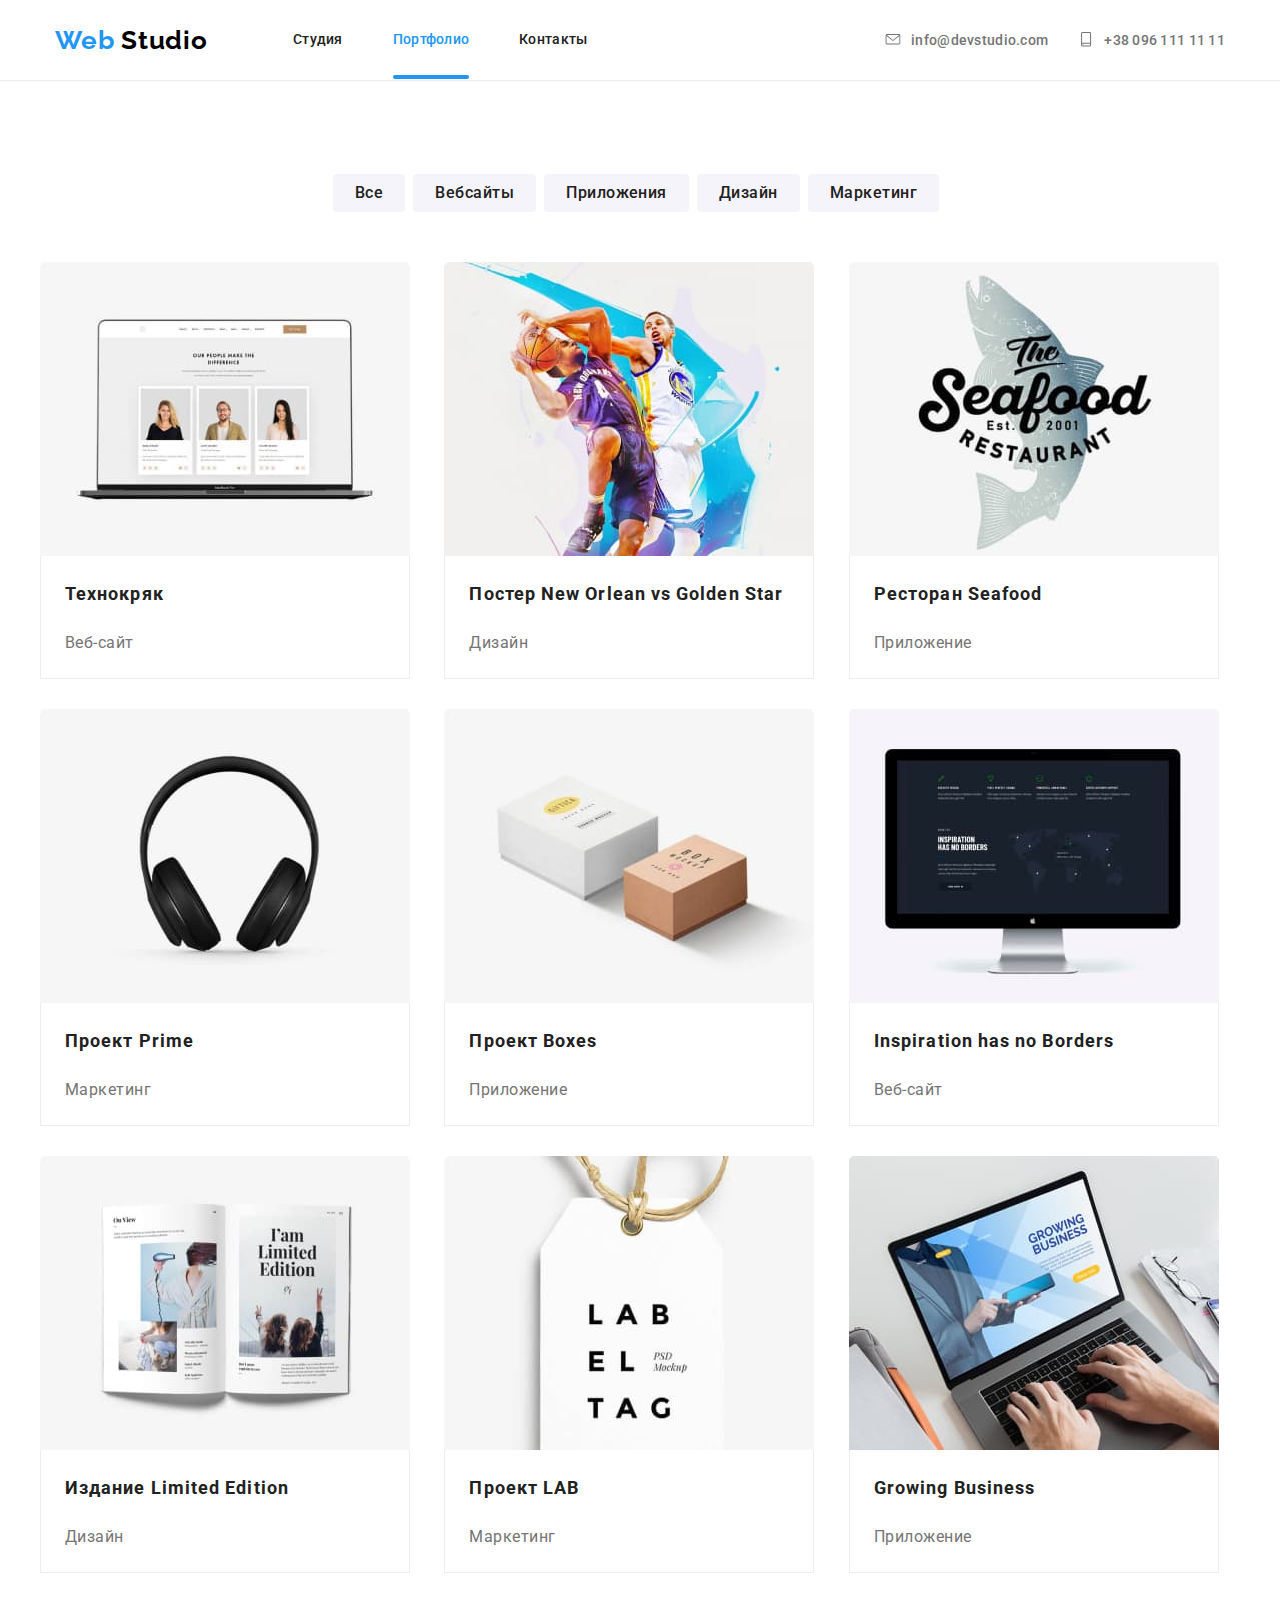
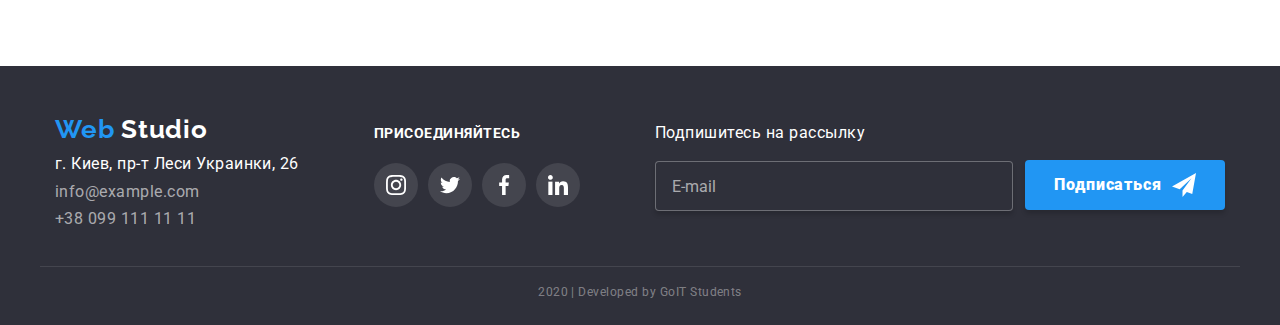
==== portfolio.html @ b6d0a78b "start hw7" ====
<!DOCTYPE html>
<html lang="ru">
  <head>
    <meta charset="UTF-8" />
    <meta name="viewport" content="width=device-width, initial-scale=1.0" />
    <title>Document</title>
    <link
      href="https://fonts.googleapis.com/css2?family=Raleway:wght@700&family=Roboto:wght@400;500;700;900&display=swap"
      rel="stylesheet"
    />
    <link
      rel="stylesheet"
      href="https://cdnjs.cloudflare.com/ajax/libs/modern-normalize/0.6.0/modern-normalize.min.css"
    />
    <link rel="stylesheet" href="./css/styles.css" />
    <link rel="stylesheet" href="./css/corestyles.css" />
  </head>
  <body class="body">
    <div class="header-bottom-border-container">
      <header>
        <div class="header-section">
          <nav class="navigation">
            <a class="logo" href="./index.html">
              <p class="logo-firsthalf">
                web <span class="logo-secondhalf">studio</span>
              </p>
            </a>
            <ul class="nav-list">
              <li class="item">
                <a class="nav-list-title" href="./index.html">Студия</a>
              </li>
              <li class="item">
                <a class="nav-list-title focused" href="./portfolio.html"
                  >Портфолио</a
                >
              </li>
              <li class="item">
                <a class="nav-list-title" href=""> Контакты</a>
              </li>
            </ul>

            <ul class="header-contact-list">
              <li class="item">
                <a class="contact-list-link" href="mailto:info@devstudio.com">
                  <svg class="contacts-icon hover" width="16px" height="11px">
                    <use
                      href="./images/sprite.svg#icon-envelop-contact-icon"
                    ></use>
                  </svg>
                  <span class="contact-list-title hover"
                    >info@devstudio.com</span
                  >
                </a>
              </li>
              <li class="item">
                <a class="contact-list-link" href="tel:+380961111111"
                  ><svg class="contacts-icon" width="16px" height="15px">
                    <use
                      href="./images/sprite.svg#icon-smartphone-contact-icon"
                    ></use>
                  </svg>
                  <p class="contact-list-title">+38 096 111 11 11</p>
                </a>
              </li>
            </ul>
          </nav>
        </div>
      </header>
    </div>
    <main>
      <section class="example">
        <ul class="buttons-list">
          <li class="buttons-list-item">
            <a class="filter-button" href=""
              ><p class="filter-button-title">Все</p></a
            >
          </li>
          <li class="buttons-list-item">
            <a class="filter-button" href="">
              <p class="filter-button-title">Вебсайты</p>
            </a>
          </li>
          <li class="buttons-list-item">
            <a class="filter-button" href="">
              <p class="filter-button-title">Приложения</p>
            </a>
          </li>
          <li class="buttons-list-item">
            <a class="filter-button" href="">
              <p class="filter-button-title">Дизайн</p>
            </a>
          </li>
          <li class="buttons-list-item">
            <a class="filter-button" href="">
              <p class="filter-button-title">Маркетинг</p>
            </a>
          </li>
        </ul>
        <ul class="examples-list">
          <li class="example-card">
            <a class="example-card-link" href=""
              ><div class="example-card-overlay">
                <img
                  src="./images/workexamp1.jpg"
                  alt="изображение примера работы"
                  class="card-thumb"
                />
                <p class="specification">
                  Технокряк это современная площадка распространения
                  коронавируса. Компании используют эту платформу для цифрового
                  шпионажа и атак на защищённые сервера конкурентов.
                </p>
              </div>
              <div class="card-bottom-container">
                <h2 class="card-title">Технокряк</h2>
                <p class="card-description">Веб-сайт</p>
              </div></a
            >
          </li>
          <li class="example-card">
            <a class="example-card-link" href=""
              ><div class="example-card-overlay">
                <img
                  src="./images/workexamp2.jpg"
                  alt="изображение примера работы"
                  class="card-thumb"
                />
                <p class="specification">
                  Технокряк это современная площадка распространения
                  коронавируса. Компании используют эту платформу для цифрового
                  шпионажа и атак на защищённые сервера конкурентов.
                </p>
              </div>
              <div class="card-bottom-container">
                <h2 class="card-title">Постер New Orlean vs Golden Star</h2>
                <p class="card-description">Дизайн</p>
              </div>
            </a>
          </li>
          <li class="example-card">
            <a class="example-card-link" href=""
              ><div class="example-card-overlay">
                <img
                  src="./images/workexamp3.jpg"
                  alt="изображение примера работы"
                  class="card-thumb"
                />
                <p class="specification">
                  Технокряк это современная площадка распространения
                  коронавируса. Компании используют эту платформу для цифрового
                  шпионажа и атак на защищённые сервера конкурентов.
                </p>
              </div>
              <div class="card-bottom-container">
                <h2 class="card-title">Ресторан Seafood</h2>
                <p class="card-description">Приложение</p>
              </div>
            </a>
          </li>
          <li class="example-card">
            <a class="example-card-link" href=""
              ><div class="example-card-overlay">
                <img
                  src="./images/workexamp4.jpg"
                  alt="изображение примера работы"
                  class="card-thumb"
                />
                <p class="specification">
                  Технокряк это современная площадка распространения
                  коронавируса. Компании используют эту платформу для цифрового
                  шпионажа и атак на защищённые сервера конкурентов.
                </p>
              </div>
              <div class="card-bottom-container">
                <h2 class="card-title">Проект Prime</h2>
                <p class="card-description">Маркетинг</p>
              </div>
            </a>
          </li>
          <li class="example-card">
            <a class="example-card-link" href=""
              ><div class="example-card-overlay">
                <img
                  src="./images/workexamp5.jpg"
                  alt="изображение примера работы"
                  class="card-thumb"
                />
                <p class="specification">
                  Технокряк это современная площадка распространения
                  коронавируса. Компании используют эту платформу для цифрового
                  шпионажа и атак на защищённые сервера конкурентов.
                </p>
              </div>
              <div class="card-bottom-container">
                <h2 class="card-title">Проект Boxes</h2>
                <p class="card-description">Приложение</p>
              </div>
            </a>
          </li>
          <li class="example-card">
            <a class="example-card-link" href=""
              ><div class="example-card-overlay">
                <img
                  src="./images/workexamp6.jpg"
                  alt="изображение примера работы"
                  class="card-thumb"
                />
                <p class="specification">
                  Технокряк это современная площадка распространения
                  коронавируса. Компании используют эту платформу для цифрового
                  шпионажа и атак на защищённые сервера конкурентов.
                </p>
              </div>
              <div class="card-bottom-container">
                <h2 class="card-title">Inspiration has no Borders</h2>
                <p class="card-description">Веб-сайт</p>
              </div>
            </a>
          </li>
          <li class="example-card">
            <a class="example-card-link" href=""
              ><div class="example-card-overlay">
                <img
                  src="./images/workexamp7.jpg"
                  alt="изображение примера работы"
                  class="card-thumb"
                />
                <p class="specification">
                  Технокряк это современная площадка распространения
                  коронавируса. Компании используют эту платформу для цифрового
                  шпионажа и атак на защищённые сервера конкурентов.
                </p>
              </div>
              <div class="card-bottom-container">
                <h2 class="card-title">Издание Limited Edition</h2>
                <p class="card-description">Дизайн</p>
              </div>
            </a>
          </li>
          <li class="example-card">
            <a class="example-card-link" href=""
              ><div class="example-card-overlay">
                <img
                  src="./images/workexamp8.jpg"
                  alt="изображение примера работы"
                  class="card-thumb"
                />
                <p class="specification">
                  Технокряк это современная площадка распространения
                  коронавируса. Компании используют эту платформу для цифрового
                  шпионажа и атак на защищённые сервера конкурентов.
                </p>
              </div>
              <div class="card-bottom-container">
                <h2 class="card-title">Проект LAB</h2>
                <p class="card-description">Маркетинг</p>
              </div>
            </a>
          </li>
          <li class="example-card">
            <a class="example-card-link" href=""
              ><div class="example-card-overlay">
                <img
                  src="./images/workexamp9.jpg"
                  alt="изображение примера работы"
                  class="card-thumb"
                />
                <p class="specification">
                  Технокряк это современная площадка распространения
                  коронавируса. Компании используют эту платформу для цифрового
                  шпионажа и атак на защищённые сервера конкурентов.
                </p>
              </div>
              <div class="card-bottom-container">
                <h2 class="card-title">Growing Business</h2>
                <p class="card-description">Приложение</p>
              </div>
            </a>
          </li>
        </ul>
      </section>
    </main>
    <footer class="footer">
      <section class="footer-section">
        <div class="left-footer-container">
          <a class="logo" href="./index.html">
            <p class="logo-firsthalf">
              web <span class="logo-secondhalf white-logo">studio</span>
            </p>
          </a>
          <address>
            <p class="contact-adress">г. Киев, пр-т Леси Украинки, 26</p>
            <a class="contact-email" href="mailto:info@example.com"
              >info@example.com</a
            >
            <a class="contact-tel" href="tel:+380961111111"
              >+38 099 111 11 11</a
            >
          </address>
        </div>
        <div class="middle-footer-container">
          <b class="call-lable">присоединяйтесь</b>
          <ul class="social-list">
            <li class="social-list-item">
              <a href="" class="social-link">
                <svg class="icon" width="20px" height="20px">
                  <use href="./images/sprite.svg#icon-instagram-icon"></use>
                </svg>
              </a>
            </li>
            <li class="social-list-item">
              <a href="" class="social-link">
                <svg class="icon" width="20px" height="20px">
                  <use href="./images/sprite.svg#icon-twitter-icon"></use>
                </svg>
              </a>
            </li>
            <li class="social-list-item">
              <a href="" class="social-link">
                <svg class="icon" width="20px" height="20px">
                  <use href="./images/sprite.svg#icon-facebook-icon"></use>
                </svg>
              </a>
            </li>
            <li class="social-list-item">
              <a href="" class="social-link">
                <svg class="icon" width="20px" height="20px">
                  <use href="./images/sprite.svg#icon-linkedin-icon"></use>
                </svg>
              </a>
            </li>
          </ul>
        </div>
        <div class="right-footer-container">
          <div class="sub-container">
            <!-- <b class="call-subscribe">Подпишитесь на рассылку</b> <br /> -->

            <form class="sub-input-container js-speaker-form">
              <label for="email-for-sub" class="call-subscribe"
                >Подпишитесь на рассылку</label
              >
              <input
                id="email-for-sub"
                class="sub-input"
                type="email"
                name="sub-mail"
                placeholder="E-mail"
              />
            </form>
          </div>
          <a href="" class="call-subscribe-button"
            ><b class="title">Подписаться</b>

            <svg class="icon" width="24px" height="24px">
              <use href="./images/sprite.svg#icon-send-subscribe"></use>
            </svg>
          </a>
        </div>
      </section>
      <div class="copyrights">
        <p class="copyrights-text">2020 | Developed by GoIT Students</p>
      </div>
    </footer>
  </body>
</html>
---- css/styles.css ----
:root {
  --main-bgc-white: #ffffff;
  --secondary-bgc-grey: #f5f4fa;
  --footer-bgc: #2f303a;
  --focused-color: #2196f3;
  --prime-text-color: #212121;
  --description-text-color: #757575;
  --footer-dark-grey-text-color: rgba(255, 255, 255, 0.4);
  --transform-cubic: cubic-bezier(0.4, 0, 0.2, 1);
}
.body .header-bottom-border-container {
  border-bottom: 1px solid #ececec;
}
.header-section {
  max-width: 1200px;
  padding: 0px 15px;
  margin: 0 auto;
}
.logo {
  text-transform: capitalize;
  font-family: Raleway;
  font-style: normal;
  font-weight: bold;
  font-size: 26px;
  line-height: 1.19;
  /* identical to box height */
  letter-spacing: 0.03em;

  min-width: 153px;
  display: inline-block;
  margin-right: 85px;
}
.logo-firsthalf {
  color: var(--focused-color);
}
.logo-secondhalf {
  color: black;
}
.nav-list {
  display: flex;
}
.nav-list .item {
  margin-right: 50px;
}
.nav-list .item:nth-child(3) {
  margin-right: 0px;
}
.nav-list-title {
  font-weight: 500;
  font-size: 14px;
  line-height: 1.14;
  letter-spacing: 0.02em;
  color: var(--prime-text-color);

  padding-bottom: 32px;
  padding-top: 32px;

  transition: color 250ms var(--transform-cubic);
}
.nav-list-title:focus,
.nav-list-title:hover {
  color: var(--focused-color);
}
.focused {
  position: relative;
  color: var(--focused-color);
}
.focused::after {
  content: '';
  display: inline-block;
  position: absolute;
  bottom: 1px;
  left: 0;
  border-radius: 2px;
  width: 100%;
  height: 4px;
  background-color: var(--focused-color);
}
.contact-list-title {
  font-weight: 500;
  font-size: 14px;
  line-height: 16px;
  letter-spacing: 0.02em;
}
.header-contact-list .contact-list-link:focus,
.header-contact-list .contact-list-link:hover {
  color: var(--focused-color);
  fill: var(--focused-color);
}
.header-contact-list .contact-list-link {
  display: flex;
  align-items: center;
  padding: 8px 0;

  color: var(--description-text-color);
  fill: var(--description-text-color);
  transition: color 250ms var(--transform-cubic),
    fill 250ms var(--transform-cubic);
}
.contact-list-link .contacts-icon {
  margin-right: 10px;
}

.navigation {
  display: flex;
  align-items: center;
}
.header-contact-list {
  margin-left: auto;
  display: flex;
}
.header-contact-list .item {
  min-width: 142px;
  display: flex;
  margin-right: 30px;
}
.header-contact-list .item:nth-child(2) {
  margin-right: 0px;
}

.hero-section {
  text-align: center;
}
.hero-section .title {
  font-weight: 900;
  font-size: 44px;
  line-height: 60px;
  /* or 136% */

  margin-bottom: 30px;
  color: #ffffff;
  text-align: center;
  letter-spacing: 0.06em;
  text-transform: uppercase;
}
.hero-section {
  min-width: 1200px;
  max-width: 1600px;
  min-height: 600px;
  margin: 0 auto;
  padding: 200px 0px;
  background-position: 50% 50%;
  background-image: linear-gradient(
      rgba(47, 48, 58, 0.8),
      rgba(47, 48, 58, 0.8)
    ),
    url(../images/header-img.jpg);
  background-repeat: no-repeat;
}
.hero-section .hero-button {
  display: inline-block;
  padding: 10px 30px;
  border: 0;
  border-radius: 4px;
  background-color: var(--focused-color);
  cursor: pointer;
}
.hero-button .button-title {
  font-weight: 700;
  font-size: 16px;
  line-height: 1.87;
  /* identical to box height, or 187% */
  letter-spacing: 0.06em;

  color: #ffffff;
}
.features {
  max-width: 1200px;
  margin: 0 auto;
  padding: 93px 15px;
}
.features .fetures-lable {
  display: none;
}
.features-list {
  display: flex;
}
.features-list .features-card {
  min-width: 270px;
  margin-right: 30px;
}
.features-list .features-card:nth-child(4) {
  margin-right: 0px;
}
.features-card .icon-frame {
  min-width: 270px;
  min-height: 120px;
  padding: 25px 100px;
  background-color: var(--secondary-bgc-grey);
  margin-bottom: 30px;
}
.features-card .icon {
  width: 70px;
  height: 70px;
}
.features-list .features-card-title {
  font-weight: 700;
  font-size: 14px;
  line-height: 1.14;
  text-transform: uppercase;
  margin-bottom: 10px;
}
.features-list .features-card-discription {
  font-weight: normal;
  font-size: 14px;
  line-height: 1.71;
  /* or 171% */
  color: var(--description-text-color);
}
.performance {
  max-width: 1200px;
  padding: 93px 15px;
  margin: 0 auto;
}
.performance .performance-lable {
  font-weight: bold;
  font-size: 36px;
  line-height: 1.17;
  text-align: center;

  margin-bottom: 50px;
}
.performance .performance-list {
  display: flex;
}
.performance-list .item {
  position: relative;
  min-width: 370px;
  margin-right: 30px;
}
.performance-list .item:nth-child(3) {
  margin-right: 0px;
}
.performance-list .performance-title {
  position: absolute;
  display: flex;
  width: 100%;
  left: 0;
  bottom: 0;
  /* transform: translateY(-100%); */
  align-items: center;
  justify-content: center;
  min-height: 70px;

  background-color: rgba(47, 48, 58, 0.8);
  font-weight: 700;
  font-size: 14px;
  line-height: 1.14;
  text-transform: uppercase;
  color: #ffffff;
}
.our-team-bg {
  background-color: var(--secondary-bgc-grey);
}
.our-team {
  max-width: 1200px;
  padding: 37px 15px 151px 15px;
  margin: 0 auto;
}
.our-team .our-team-lable {
  font-weight: 700;
  font-size: 36px;
  line-height: 1.17;
  text-align: center;

  margin-bottom: 50px;
}
.our-team .our-team-list {
  display: flex;
}
.our-team-list .team-member-card {
  min-width: 270px;
  padding-bottom: 24px;
  margin-right: 30px;
  box-shadow: 0px 2px 1px rgba(0, 0, 0, 0.2), 0px 1px 1px rgba(0, 0, 0, 0.14),
    0px 1px 3px rgba(0, 0, 0, 0.12);
}
.our-team-list .team-member-card:nth-child(4) {
  margin-right: 0px;
}
.our-team-list .team-member-photo {
  margin-bottom: 30px;
}
.our-team-list .team-member-name {
  font-weight: 500;
  font-size: 16px;
  line-height: 19px;
  /* identical to box height */
  text-align: center;

  margin-bottom: 10px;
}
.our-team-list .team-member-position {
  font-weight: normal;
  font-size: 16px;
  line-height: 1.19;
  /* identical to box height */
  text-align: center;
  color: var(--description-text-color);

  margin-bottom: 16px;
}
.our-team-list .social-list {
  display: flex;
  max-width: 270px;
  padding: 0px 32px;
}
.social-list .social-list-item {
  margin-right: 10px;
  border-radius: 50%;
  overflow: hidden;
}
.social-list .social-list-item:nth-child(4) {
  margin-right: 0px;
}
.social-list-item .social-link {
  max-width: 44px;
  max-height: 44px;
  padding: 12px;
  fill: #afb1b8;
  transition: background-color 250ms var(--transform-cubic),
    fill 250ms var(--transform-cubic);
}
.social-list-item .social-link:hover,
.social-list-item .social-link:focus {
  background-color: var(--focused-color);
  fill: #ffffff;
}
.clients {
  max-width: 1200px;
  padding: 37px 15px 94px 15px;
  margin: 0 auto;
}
.clients .clients-lable {
  font-weight: 700;
  font-size: 36px;
  line-height: 1.17;
  text-align: center;

  margin-bottom: 50px;
}
.clients .clients-list-item {
  margin-right: 30px;
}
.clients .clients-list-link {
  display: flex;
  justify-content: center;
  align-items: center;
  min-width: 170px;
  min-height: 90px;
  fill: #afb1b8;
  border-radius: 4px;
  border: 1px solid #afb1b8;

  transition: fill 250ms var(--transform-cubic),
    border-color 250ms var(--transform-cubic);
}
.clients .clients-list-link:hover,
.clients .clients-list-link:focus {
  fill: var(--focused-color);
  border-color: var(--focused-color);
  cursor: pointer;
}
.clients .clients-list-item:nth-child(6) {
  margin-right: 0px;
}
.clients .clints-list {
  display: flex;
}
.white-logo {
  color: #ffffff;
}
.footer {
  background-color: var(--footer-bgc);
}
.footer .footer-section {
  display: flex;
  justify-content: space-between;
  align-items: baseline;
  max-width: 1200px;
  padding: 48px 15px 28px 15px;
  margin: 0 auto;
}
.footer .logo {
  margin-bottom: 10px;
}
.footer .contact-adress {
  margin-bottom: 10px;
  color: #ffffff;
}
.footer .contact-email,
.footer .contact-tel {
  margin-bottom: 9px;
  color: rgba(255, 255, 255, 0.6);
  transition: color 250ms var(--transform-cubic);
}
.footer .contact-email:hover,
.footer .contact-tel:hover,
.footer .contact-email:focus,
.footer .contact-tel:focus {
  color: var(--focused-color);
}
.footer .call-lable {
  display: block;
  font-weight: 700;
  font-size: 14px;
  line-height: 1.14;
  text-transform: uppercase;
  color: #ffffff;

  margin-bottom: 21px;
}
.footer .social-list {
  display: flex;
}
.footer .social-link {
  fill: #ffffff;
  background-color: rgba(255, 255, 255, 0.1);
}
.footer .right-footer-container {
  display: flex;
}
.footer .call-subscribe-button {
  display: flex;
  justify-content: center;
  align-items: center;
  align-self: flex-end;
  width: 200px;
  height: 50px;
  margin-left: 12px;
  background-color: var(--focused-color);
  box-shadow: 0px 4px 4px rgba(0, 0, 0, 0.15);
  border-radius: 4px;
}
.call-subscribe-button .icon {
  margin-left: 10px;
}
.call-subscribe-button .title {
  font-weight: 900;
  font-size: 16px;
  line-height: 1.87;
  /* identical to box height, or 187% */

  display: flex;
  align-items: center;
  text-align: center;
  letter-spacing: 0.06em;

  color: #ffffff;
}
.right-footer-container .call-subscribe {
  display: block;
  color: #ffffff;
  margin-bottom: 19px;
}
.right-footer-container .sub-input-container {
  width: 358px;
  height: 86px;
}
.right-footer-container .sub-input {
  width: 100%;
  height: 50px;
  padding-left: 16px;
  padding-right: 16px;
  background-color: var(--footer-bgc);
  border: 1px solid rgba(255, 255, 255, 0.3);
  box-shadow: 0px 4px 4px rgba(0, 0, 0, 0.15);
  border-radius: 4px;
}
.right-footer-container .sub-input::placeholder {
  font-weight: normal;
  font-size: 16px;
  line-height: 1.25;
  color: rgba(255, 255, 255, 0.6);
}

.copyrights {
  max-width: 1200px;
  padding: 13px 15px 21px 15px;
  margin: 0 auto;
  border-top: 1px solid rgba(255, 255, 255, 0.1);
}
.copyrights .copyrights-text {
  font-weight: normal;
  font-size: 12px;
  line-height: 2;
  /* or 200% */
  text-align: center;
  color: rgba(255, 255, 255, 0.4);
}
/* portfolio */
.example {
  max-width: 1230px;
  margin: 0 auto;
  padding: 93px 15px;
}
.example .buttons-list {
  display: flex;
  justify-content: center;
  margin-bottom: 50px;
}
.buttons-list .buttons-list-item {
  border-radius: 4px;
  overflow: hidden;
  margin-right: 8px;

  color: var(--prime-text-color);
  transition: box-shadow 250ms var(--transform-cubic);
}
.buttons-list .buttons-list-item:focus,
.buttons-list .buttons-list-item:hover {
  box-shadow: 0px 2px 2px rgba(0, 0, 0, 0.12), 0px 1px 2px rgba(0, 0, 0, 0.08),
    0px 3px 1px rgba(0, 0, 0, 0.1);
}
.buttons-list-item .filter-button {
  display: flex;
  align-items: center;
  justify-content: center;
  min-height: 38px;
  padding: 6px 22px;
  background-color: #f5f4fa;
  box-shadow: 0px 0px 0px;
  transition: background-color 250ms var(--transform-cubic),
    color 250ms var(--transform-cubic);
}
.filter-button .filter-button-title {
  font-weight: 500;
  font-size: 16px;
  line-height: 1.62;
  /* identical to box height, or 162% */
}
.buttons-list-item .filter-button:hover,
.buttons-list-item .filter-button:focus {
  background-color: var(--focused-color);
  color: #ffffff;
}

.example-card {
  display: inline-block;
  max-width: 370px;
  margin-right: 30px;
  margin-bottom: 30px;
  transition: box-shadow 250ms var(--transform-cubic);
}
.example-card:nth-child(3n) {
  margin-right: 0px;
}
.example-card:nth-last-child(-n + 3) {
  margin-bottom: 0px;
}
.example-card:hover,
.example-card:focus {
  box-shadow: 1px 4px 6px rgba(0, 0, 0, 0.16), 0px 4px 4px rgba(0, 0, 0, 0.06),
    0px 1px 1px rgba(0, 0, 0, 0.12);
}
.example-card .example-card-link {
  color: var(--prime-text-color);
}
.example-card .card-bottom-container {
  padding: 20px 24px;
  border-left: 1px solid #eeeeee;
  border-bottom: 1px solid #eeeeee;
  border-right: 1px solid #eeeeee;
}
.example-card .card-title {
  margin-bottom: 16px;

  font-weight: 700;
  font-size: 18px;
  line-height: 2;
  /* identical to box height, or 200% */
  letter-spacing: 0.06em;
}
.example-card .card-description {
  color: var(--description-text-color);
  font-weight: 400;
  font-size: 16px;
  line-height: 1.87;
  /* identical to box height, or 187% */
}
.example-card .specification {
  position: absolute;
  padding: 63px 24px;
  width: 100%;
  height: 100%;
  font-weight: 400;
  font-size: 18px;
  line-height: 1.56;
  background-color: rgba(33, 150, 243, 0.9);

  /* or 156% */
  color: #ffffff;
  transition: transform 250ms var(--transform-cubic);
}
.example-card .example-card-overlay {
  position: relative;
  overflow: hidden;
}

.example-card:hover .specification {
  transform: translateY(-100%);
}
/* Modal  */
.backdrop {
  position: fixed;
  top: 0;
  left: 0;
  width: 100%;
  height: 100%;
  background-color: rgba(0, 0, 0, 0.2);

  opacity: 1;

  transition: opacity 250ms cubic-bezier(0.4, 0, 0.2, 1),
    transform 250ms cubic-bezier(0.4, 0, 0.2, 1);
}
.backdrop .modal {
  position: absolute;
  top: 50%;
  left: 50%;

  text-align: center;
  /* min-width: 568px; */
  min-height: 621px;
  padding: 40px;
  transform: scale(1);

  box-shadow: 0px 2px 1px rgba(0, 0, 0, 0.2), 0px 1px 1px rgba(0, 0, 0, 0.14),
    0px 1px 3px rgba(0, 0, 0, 0.12);
  border-radius: 4px;

  background: #ffffff;

  transform: translate(-50%, -50%);
}
.backdrop.is-hidden {
  position: absolute;
  transform: scale(0);
  opacity: 0;
  overflow: hidden;
  pointer-events: none;
}
.modal .modal-close-button {
  position: absolute;
  top: 0;
  right: 0;
  transform: translate(50%, -50%);
  min-width: 30px;
  min-height: 30px;
  border-radius: 50%;
  border: 0;
  box-shadow: 0px 2px 1px rgba(0, 0, 0, 0.2), 0px 1px 1px rgba(0, 0, 0, 0.14),
    0px 1px 3px rgba(0, 0, 0, 0.12);
  background-color: #ffffff;
  cursor: pointer;
}
.modal-close-button .icon {
  position: absolute;
  top: 50%;
  left: 50%;
  transform: translate(-50%, -50%);
  width: 18px;
  height: 18px;
}
.modal .modal-lable {
  font-weight: 700;
  font-size: 20px;
  line-height: 1.15;
}
.modal .modal-lable {
  display: block;
  margin-bottom: 30px;
}
.modal .form-field-info {
  position: relative;
  margin-bottom: 28px;
  min-width: 448px;
  min-height: 40px;
  border: 1px solid rgba(33, 33, 33, 0.2);
  border-radius: 4px;
}
.modal .form-field-feedback {
  position: relative;
  margin-bottom: 20px;
}
.modal .username-label,
.modal .tel-label,
.modal .mail-label {
  position: absolute;
  top: 50%;
  left: 42px;

  font-weight: 400;
  font-size: 14px;
  line-height: 1.14;
  letter-spacing: 0.01em;

  color: var(--description-text-color);
  transform: translate(0, -50%);
  transition: transform 250ms cubic-bezier(0.4, 0, 0.2, 1),
    color 250ms cubic-bezier(0.4, 0, 0.2, 1);
}
.modal .feedback-label {
  position: absolute;
  top: 1em;
  left: 1em;

  font-weight: 400;
  font-size: 14px;
  line-height: 1.14;
  letter-spacing: 0.01em;

  color: var(--description-text-color);
  transition: transform 250ms cubic-bezier(0.4, 0, 0.2, 1),
    color 250ms cubic-bezier(0.4, 0, 0.2, 1);
}
.modal .form-input-name,
.modal .form-input-tel,
.modal .form-input-mail {
  min-height: 40px;
  min-width: 368px;
  border: 0;
  overflow: hidden;
}
.modal .form-input-name:focus,
.modal .form-input-tel:focus,
.modal .form-input-mail:focus {
  outline: 0;
}
.form-field-info .name-icon,
.form-field-info .tel-icon,
.form-field-info .mail-icon {
  position: absolute;
  top: 50%;
  left: 0%;
  transform: translate(90%, -50%);
  width: 18px;
  height: 18px;
  fill: var(--prime-text-color);
  transition: fill 250ms cubic-bezier(0.4, 0, 0.2, 1);
}

.form-input-name:focus + .username-label,
.form-input-name:not(:placeholder-shown) + .username-label {
  transform: translate(-100%, -270%);
  color: var(--focused-color);
  outline: 0;
}

.form-input-tel:focus + .tel-label,
.form-input-tel:not(:placeholder-shown) + .tel-label {
  transform: translate(-50%, -270%);
  color: var(--focused-color);
  outline: 0;
}
.form-input-mail:focus + .mail-label,
.form-input-mail:not(:placeholder-shown) + .mail-label {
  transform: translate(-70%, -270%);
  color: var(--focused-color);
  outline: 0;
}
.form-input-name:focus ~ .name-icon,
.form-input-tel:focus ~ .tel-icon,
.form-input-mail:focus ~ .mail-icon,
.form-input-name:not(:placeholder-shown) ~ .name-icon,
.form-input-tel:not(:placeholder-shown) ~ .tel-icon,
.form-input-mail:not(:placeholder-shown) ~ .mail-icon {
  fill: var(--focused-color);
}
.form-input-feedback:focus + .feedback-label,
.form-input-feedback:not(:placeholder-shown) + .feedback-label {
  transform: translateY(-220%);
  color: var(--focused-color);
  outline: 0;
}
.modal .form-field-feedback {
  min-width: 448px;
  min-height: 120px;
  border: 1px solid rgba(33, 33, 33, 0.2);
  border-radius: 4px;
  padding: 12px 16px 12px 16px;
}
.modal .form-input-feedback {
  resize: none;
  width: 416px;
  height: 96px;
  border: 0;
}
.modal .form-input-feedback:focus {
  outline: 0;
}
.checkbox-policy-form-field .policy-text {
  display: flex;
  align-items: center;
  font-weight: 400;
  font-size: 14px;
  line-height: 1.7;

  color: var(--description-text-color);
}
.checkbox-policy-form-field .policy-link {
  font-weight: 400;
  font-size: 14px;
  line-height: 1.71;
  margin-left: 5px;

  text-decoration-line: underline;

  color: var(--focused-color);
}
.modal .checkbox-policy-form-field {
  position: relative;
  min-width: 425px;
  padding-left: 15px;
}
.checkbox-policy-form-field .policy-stock-checkbox {
  appearance: none;
  -webkit-appearance: none;
  -moz-appearance: none;
  position: absolute;
}
.checkbox-policy-form-field .policy-label {
  display: flex;
  justify-content: center;
  align-items: center;

  margin-bottom: 30px;
}
.checkbox-policy-form-field .custom-checkbox {
  position: absolute;
  top: 50%;
  left: 0;
  transform: translate(50%, -50%);
  display: block;
  width: 16px;
  height: 16px;
  border: 2px solid #212121;
  border-radius: 3px;
}
.policy-stock-checkbox:checked + .custom-checkbox {
  border-color: var(--focused-color);
  background-color: var(--focused-color);
}
.custom-checkbox .checked-icon {
  position: absolute;
  top: 50%;
  left: 50%;
  transform: translate(-50%, -45%);
}
.modal .submit-button {
  min-width: 200px;
  min-height: 50px;
  background-color: var(--focused-color);

  border: 0;
  box-shadow: 0px 4px 4px rgba(0, 0, 0, 0.15);
  border-radius: 4px;
}
.submit-button .submit-button-text {
  font-weight: 700;
  font-size: 16px;
  line-height: 1.87;

  letter-spacing: 0.06em;

  color: #ffffff;
}
---- css/corestyles.css ----
.body {
  background-color: var(--main-bgc-white);
  font-family: 'Roboto', sans-serif;
  font-style: normal;
  letter-spacing: 0.03em;
  color: var(--prime-text-color);
}
img {
  display: block;
  max-width: 100%;
  height: auto;
}
h1,
h2,
h3,
h4,
h5,
h6 {
  margin: 0px;
}
a {
  color: currentColor;
  text-decoration: none;
  display: block;
}
ul {
  padding: 0px;
  margin: 0px;
  list-style: none;
}
address {
  font-style: normal;
  text-decoration: none;
}
p {
  margin: 0px;
}
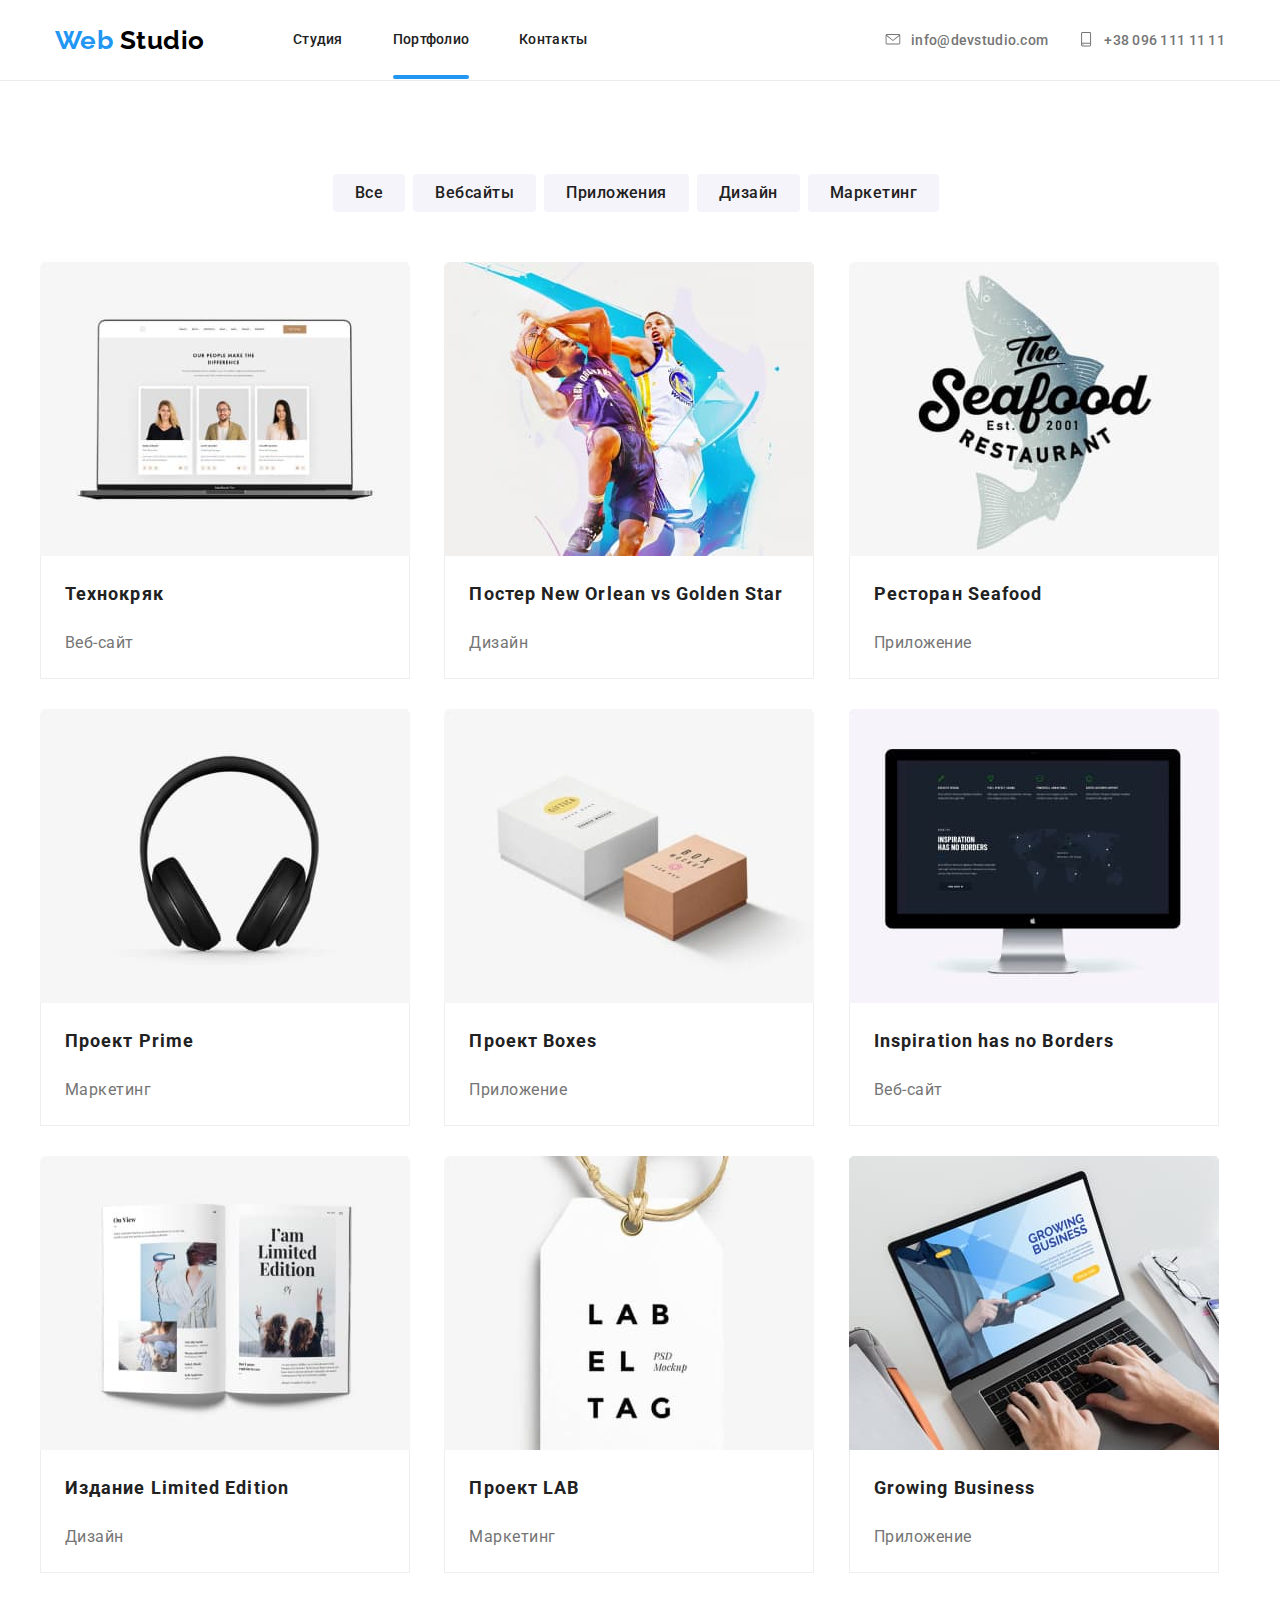
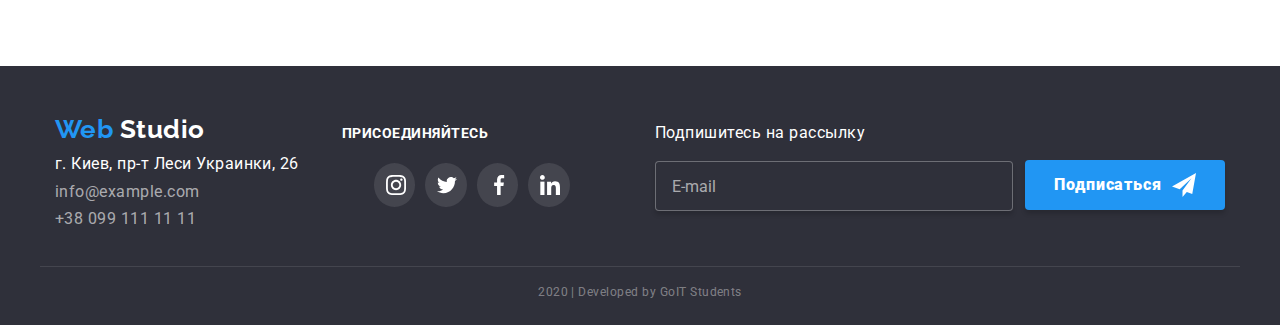
==== commit 5d144fea: "HW7 done" ====
--- a/portfolio.html
+++ b/portfolio.html
@@ -8,12 +8,7 @@
       href="https://fonts.googleapis.com/css2?family=Raleway:wght@700&family=Roboto:wght@400;500;700;900&display=swap"
       rel="stylesheet"
     />
-    <link
-      rel="stylesheet"
-      href="https://cdnjs.cloudflare.com/ajax/libs/modern-normalize/0.6.0/modern-normalize.min.css"
-    />
-    <link rel="stylesheet" href="./css/styles.css" />
-    <link rel="stylesheet" href="./css/corestyles.css" />
+    <link rel="stylesheet" href="./css/main.min.css" />
   </head>
   <body class="body">
     <div class="header-bottom-border-container">
--- a/css/main.min.css
+++ b/css/main.min.css
@@ -0,0 +1,3 @@
+.body{background-color:#fff;font-family:'Roboto', sans-serif;font-style:normal;letter-spacing:0.03em;color:#212121}.our-team-list .social-list,.middle-footer-container .social-list{display:-webkit-box;display:-ms-flexbox;display:flex;max-width:270px;padding:0px 32px}.our-team-list .social-list .social-list-item,.middle-footer-container .social-list .social-list-item{margin-right:10px;border-radius:50%;overflow:hidden}.our-team-list .social-list .social-list-item::nth-child(4),.middle-footer-container .social-list .social-list-item::nth-child(4){margin-right:0px}.our-team-list .social-list .social-list-item .social-link,.middle-footer-container .social-list .social-list-item .social-link{max-width:44px;max-height:44px;padding:12px;-webkit-transition:background-color 250ms cubic-bezier(0.4, 0, 0.2, 1),fill 250ms cubic-bezier(0.4, 0, 0.2, 1);transition:background-color 250ms cubic-bezier(0.4, 0, 0.2, 1),fill 250ms cubic-bezier(0.4, 0, 0.2, 1)}.our-team-list .social-list .social-list-item .social-link:hover,.middle-footer-container .social-list .social-list-item .social-link:hover,.our-team-list .social-list .social-list-item .social-link:focus,.middle-footer-container .social-list .social-list-item .social-link:focus{background-color:#2196f3;fill:#ffffff}/*! modern-normalize v0.6.0 | MIT License | https://github.com/sindresorhus/modern-normalize */*,*::before,*::after{-webkit-box-sizing:border-box;box-sizing:border-box}:root{-moz-tab-size:4;-o-tab-size:4;tab-size:4}html{line-height:1.15;-webkit-text-size-adjust:100%}body{margin:0}body{font-family:system-ui,-apple-system,"Segoe UI",Roboto,Helvetica,Arial,sans-serif,"Apple Color Emoji","Segoe UI Emoji"}hr{height:0}abbr[title]{-webkit-text-decoration:underline dotted;text-decoration:underline dotted}b,strong{font-weight:bolder}code,kbd,samp,pre{font-family:ui-monospace, SFMono-Regular, Consolas, 'Liberation Mono', Menlo,+ monospace;font-size:1em}small{font-size:80%}sub,sup{font-size:75%;line-height:0;position:relative;vertical-align:baseline}sub{bottom:-0.25em}sup{top:-0.5em}button,input,optgroup,select,textarea{font-family:inherit;font-size:100%;line-height:1.15;margin:0}button,select{text-transform:none}button,[type='button'],[type='reset'],[type='submit']{-webkit-appearance:button}button::-moz-focus-inner,[type='button']::-moz-focus-inner,[type='reset']::-moz-focus-inner,[type='submit']::-moz-focus-inner{border-style:none;padding:0}button:-moz-focusring,[type='button']:-moz-focusring,[type='reset']:-moz-focusring,[type='submit']:-moz-focusring{outline:1px dotted ButtonText}fieldset{padding:0.35em 0.75em 0.625em}legend{padding:0}progress{vertical-align:baseline}[type='number']::-webkit-inner-spin-button,[type='number']::-webkit-outer-spin-button{height:auto}[type='search']{-webkit-appearance:textfield;outline-offset:-2px}[type='search']::-webkit-search-decoration{-webkit-appearance:none}::-webkit-file-upload-button{-webkit-appearance:button;font:inherit}summary{display:list-item}img{display:block;max-width:100%;height:auto}h1,h2,h3,h4,h5,h6{margin:0px}a{color:currentColor;text-decoration:none;display:block}ul{padding:0px;margin:0px;list-style:none}address{font-style:normal;text-decoration:none}p{margin:0px}.is-hidden{position:absolute;-webkit-transform:scale(0);transform:scale(0);opacity:0;overflow:hidden;pointer-events:none}.header-bottom-border-container{border-bottom:1px solid #ececec}.header-section{max-width:1200px;padding:0px 15px;margin:0 auto;background-color:#fff}.logo{text-transform:capitalize;font-family:Raleway;font-style:normal;font-weight:700;font-size:26px;line-height:1.19;min-width:153px;display:inline-block;margin-right:85px}.logo-firsthalf{color:#2196f3}.logo-secondhalf{color:#000}.navigation{display:-webkit-box;display:-ms-flexbox;display:flex;-webkit-box-align:center;-ms-flex-align:center;align-items:center}.navigation .nav-list{display:-webkit-box;display:-ms-flexbox;display:flex}.navigation .nav-list .item{margin-right:50px}.navigation .nav-list .item:nth-child(3){margin-right:0px}.navigation .nav-list-title{font-weight:500;font-size:14px;line-height:1.14;letter-spacing:0.02em;color:#212121;padding-bottom:32px;padding-top:32px;-webkit-transition:color 250ms cubic-bezier(0.4, 0, 0.2, 1);transition:color 250ms cubic-bezier(0.4, 0, 0.2, 1)}.navigation .nav-list-title:hover,.navigation .nav-list-title:focus{color:#2196f3}.focused{position:relative;color:#2196f3}.focused::after{content:'';display:inline-block;position:absolute;bottom:1px;left:0;border-radius:2px;width:100%;height:4px;background-color:#2196f3}.header-contact-list{margin-left:auto;display:-webkit-box;display:-ms-flexbox;display:flex}.header-contact-list .item{min-width:142px;display:-webkit-box;display:-ms-flexbox;display:flex;margin-right:30px}.header-contact-list .item:nth-child(2){margin-right:0px}.header-contact-list .contact-list-link{display:-webkit-box;display:-ms-flexbox;display:flex;-webkit-box-align:center;-ms-flex-align:center;align-items:center;padding:8px 0;color:#757575;fill:#757575;-webkit-transition:color 250ms cubic-bezier(0.4, 0, 0.2, 1),fill 250ms cubic-bezier(0.4, 0, 0.2, 1);transition:color 250ms cubic-bezier(0.4, 0, 0.2, 1),fill 250ms cubic-bezier(0.4, 0, 0.2, 1)}.header-contact-list .contact-list-link:focus,.header-contact-list .contact-list-link:hover{color:#2196f3;fill:#2196f3}.header-contact-list .contact-list-link .contact-list-title{font-weight:500;font-size:14px;line-height:16px;letter-spacing:0.02em}.header-contact-list .contact-list-link .contacts-icon{margin-right:10px}.hero-section{min-width:1200px;max-width:1600px;min-height:600px;margin:0 auto;padding:200px 0px;background-position:50% 50%;background-image:-webkit-gradient(linear, left top, left bottom, from(rgba(47,48,58,0.8)), to(rgba(47,48,58,0.8))),url(../images/header-img.jpg);background-image:linear-gradient(rgba(47,48,58,0.8), rgba(47,48,58,0.8)),url(../images/header-img.jpg);background-repeat:no-repeat;text-align:center}.hero-section .title{font-weight:900;font-size:44px;line-height:60px;margin-bottom:30px;color:#ffffff;text-align:center;letter-spacing:0.06em;text-transform:uppercase}.hero-button{display:inline-block;padding:10px 30px;border:0;border-radius:4px;background-color:#2196f3;cursor:pointer}.hero-button .button-title{font-weight:700;font-size:16px;line-height:1.87;letter-spacing:0.06em;color:#ffffff}.features{max-width:1200px;margin:0 auto;padding:93px 15px}.features .features-list{display:-webkit-box;display:-ms-flexbox;display:flex}.features .features-list .features-card{min-width:270px;margin-right:30px}.features .features-list .features-card:nth-child(4){margin-right:0px}.features-card .icon-frame{min-width:270px;min-height:120px;padding:25px 100px;background-color:#f5f4fa;margin-bottom:30px}.features-card .icon-frame .icon{width:70px;height:70px}.features-card .features-card-discription{font-weight:normal;font-size:14px;line-height:1.71;color:#757575}.features-card .features-card-title{font-weight:700;font-size:14px;line-height:1.14;text-transform:uppercase;margin-bottom:10px}.performance{max-width:1200px;padding:93px 15px;margin:0 auto}.performance .performance-lable{font-weight:700;font-size:36px;line-height:1.17;text-align:center;margin-bottom:50px}.performance .performance-list{display:-webkit-box;display:-ms-flexbox;display:flex}.performance .performance-list .item{position:relative;min-width:370px;margin-right:30px}.performance .performance-list .item:nth-child(3){margin-right:0px}.performance .performance-list .item .performance-title{position:absolute;display:-webkit-box;display:-ms-flexbox;display:flex;width:100%;left:0;bottom:0;-webkit-box-align:center;-ms-flex-align:center;align-items:center;-webkit-box-pack:center;-ms-flex-pack:center;justify-content:center;min-height:70px;background-color:rgba(47,48,58,0.8);font-weight:700;font-size:14px;line-height:1.14;text-transform:uppercase;color:#ffffff}.our-team-bg{background-color:#f5f4fa}.our-team{max-width:1200px;padding:37px 15px 151px 15px;margin:0 auto}.our-team-lable{font-weight:700;font-size:36px;line-height:1.17;text-align:center;margin-bottom:50px}.our-team-list{display:-webkit-box;display:-ms-flexbox;display:flex}.our-team-list .team-member-card{min-width:270px;padding-bottom:24px;margin-right:30px;border-radius:5px;overflow:hidden;-webkit-box-shadow:0px 2px 1px rgba(0,0,0,0.2),0px 1px 1px rgba(153,139,139,0.14),0px 1px 3px rgba(0,0,0,0.12);box-shadow:0px 2px 1px rgba(0,0,0,0.2),0px 1px 1px rgba(153,139,139,0.14),0px 1px 3px rgba(0,0,0,0.12)}.our-team-list .team-member-card:nth-child(4){margin-right:0px}.our-team-list .team-member-card .team-member-photo{margin-bottom:30px}.our-team-list .team-member-card .team-member-name{font-weight:500;font-size:16px;line-height:19px;text-align:center;margin-bottom:10px}.our-team-list .team-member-card .team-member-position{font-weight:normal;font-size:16px;line-height:1.19;text-align:center;color:#757575;margin-bottom:16px}.our-team-list .social-list .social-link{fill:#afb1b8}.clients{max-width:1200px;padding:37px 15px 94px 15px;margin:0 auto}.clients .clients-lable{font-weight:700;font-size:36px;line-height:1.17;text-align:center;margin-bottom:50px}.clients .clints-list{display:-webkit-box;display:-ms-flexbox;display:flex}.clients .clints-list .clients-list-item{margin-right:30px}.clients .clints-list .clients-list-item:nth-child(6){margin-right:0px}.clients .clints-list .clients-list-link{display:-webkit-box;display:-ms-flexbox;display:flex;-webkit-box-pack:center;-ms-flex-pack:center;justify-content:center;-webkit-box-align:center;-ms-flex-align:center;align-items:center;min-width:170px;min-height:90px;fill:#afb1b8;border-radius:4px;border:1px solid #afb1b8;-webkit-transition:fill 250ms cubic-bezier(0.4, 0, 0.2, 1),border-color 250ms cubic-bezier(0.4, 0, 0.2, 1);transition:fill 250ms cubic-bezier(0.4, 0, 0.2, 1),border-color 250ms cubic-bezier(0.4, 0, 0.2, 1)}.clients .clints-list .clients-list-link:hover,.clients .clints-list .clients-list-link:focus{fill:#2196f3;border-color:#2196f3;cursor:pointer}.white-logo{color:#ffffff}.footer .logo{margin-bottom:10px}.footer{background-color:#2f303a}.footer .footer-section{display:-webkit-box;display:-ms-flexbox;display:flex;-webkit-box-pack:justify;-ms-flex-pack:justify;justify-content:space-between;-webkit-box-align:baseline;-ms-flex-align:baseline;align-items:baseline;max-width:1200px;padding:48px 15px 28px 15px;margin:0 auto}.left-footer-container .contact-adress{margin-bottom:10px;color:#ffffff}.left-footer-container .contact-email,.left-footer-container .contact-tel{margin-bottom:9px;color:rgba(255,255,255,0.6);-webkit-transition:color 250ms cubic-bezier(0.4, 0, 0.2, 1);transition:color 250ms cubic-bezier(0.4, 0, 0.2, 1)}.left-footer-container .contact-email:hover,.left-footer-container .contact-email:focus,.left-footer-container .contact-tel:hover,.left-footer-container .contact-tel:focus{color:#2196f3}.middle-footer-container .call-lable{display:block;font-weight:700;font-size:14px;line-height:1.14;text-transform:uppercase;color:#ffffff;margin-bottom:21px}.middle-footer-container .social-list .social-link{background-color:rgba(255,255,255,0.1);fill:#ffffff}.footer .right-footer-container{display:-webkit-box;display:-ms-flexbox;display:flex}.footer .right-footer-container .call-subscribe-button{display:-webkit-box;display:-ms-flexbox;display:flex;-webkit-box-pack:center;-ms-flex-pack:center;justify-content:center;-webkit-box-align:center;-ms-flex-align:center;align-items:center;-ms-flex-item-align:end;align-self:flex-end;width:200px;height:50px;margin-left:12px;background-color:#2196f3;-webkit-box-shadow:0px 4px 4px rgba(0,0,0,0.15);box-shadow:0px 4px 4px rgba(0,0,0,0.15);border-radius:4px}.footer .right-footer-container .call-subscribe-button .icon{margin-left:10px}.footer .right-footer-container .call-subscribe-button .title{font-weight:900;font-size:16px;line-height:1.87;display:-webkit-box;display:-ms-flexbox;display:flex;-webkit-box-align:center;-ms-flex-align:center;align-items:center;text-align:center;letter-spacing:0.06em;color:#ffffff}.footer .right-footer-container .call-subscribe{display:block;color:#ffffff;margin-bottom:19px}.footer .right-footer-container .sub-input-container{width:358px;height:86px}.footer .right-footer-container .sub-input{width:100%;height:50px;padding-left:16px;padding-right:16px;background-color:#2f303a;border:1px solid rgba(255,255,255,0.3);-webkit-box-shadow:0px 4px 4px rgba(0,0,0,0.15);box-shadow:0px 4px 4px rgba(0,0,0,0.15);border-radius:4px}.footer .right-footer-container .sub-input::-webkit-input-placeholder{font-weight:normal;font-size:16px;line-height:1.25;color:rgba(255,255,255,0.6)}.footer .right-footer-container .sub-input:-ms-input-placeholder{font-weight:normal;font-size:16px;line-height:1.25;color:rgba(255,255,255,0.6)}.footer .right-footer-container .sub-input::-ms-input-placeholder{font-weight:normal;font-size:16px;line-height:1.25;color:rgba(255,255,255,0.6)}.footer .right-footer-container .sub-input::placeholder{font-weight:normal;font-size:16px;line-height:1.25;color:rgba(255,255,255,0.6)}.copyrights{max-width:1200px;padding:13px 15px 21px 15px;margin:0 auto}.copyrights .copyrights-text{font-weight:normal;font-size:12px;line-height:2;text-align:center;color:rgba(255,255,255,0.4)}.copyrights{border-top:1px solid rgba(255,255,255,0.1)}.example-card{display:inline-block;max-width:370px;margin-right:30px;margin-bottom:30px;-webkit-transition:-webkit-box-shadow 250ms cubic-bezier(0.4, 0, 0.2, 1);transition:-webkit-box-shadow 250ms cubic-bezier(0.4, 0, 0.2, 1);transition:box-shadow 250ms cubic-bezier(0.4, 0, 0.2, 1);transition:box-shadow 250ms cubic-bezier(0.4, 0, 0.2, 1), -webkit-box-shadow 250ms cubic-bezier(0.4, 0, 0.2, 1)}.example-card:nth-child(3n){margin-right:0px}.example-card:nth-last-child(-n+3){margin-bottom:0px}.example-card:hover,.example-card:focus{-webkit-box-shadow:1px 4px 6px rgba(0,0,0,0.16),0px 4px 4px rgba(0,0,0,0.06),0px 1px 1px rgba(0,0,0,0.12);box-shadow:1px 4px 6px rgba(0,0,0,0.16),0px 4px 4px rgba(0,0,0,0.06),0px 1px 1px rgba(0,0,0,0.12)}.example-card .example-card-link{color:#212121}.example-card .card-bottom-container{padding:20px 24px;border-left:1px solid #eeeeee;border-bottom:1px solid #eeeeee;border-right:1px solid #eeeeee}.example-card .card-title{margin-bottom:16px;font-weight:700;font-size:18px;line-height:2;letter-spacing:0.06em}.example-card .card-description{color:#757575;font-weight:400;font-size:16px;line-height:1.87}.example-card .specification{position:absolute;padding:63px 24px;width:100%;height:100%;font-weight:400;font-size:18px;line-height:1.56;background-color:rgba(33,150,243,0.9);color:#ffffff;-webkit-transition:-webkit-transform 250ms cubic-bezier(0.4, 0, 0.2, 1);transition:-webkit-transform 250ms cubic-bezier(0.4, 0, 0.2, 1);transition:transform 250ms cubic-bezier(0.4, 0, 0.2, 1);transition:transform 250ms cubic-bezier(0.4, 0, 0.2, 1), -webkit-transform 250ms cubic-bezier(0.4, 0, 0.2, 1)}.example-card .example-card-overlay{position:relative;overflow:hidden}.example-card:hover .specification{-webkit-transform:translateY(-100%);transform:translateY(-100%)}.example .buttons-list{display:-webkit-box;display:-ms-flexbox;display:flex;-webkit-box-pack:center;-ms-flex-pack:center;justify-content:center;margin-bottom:50px}.buttons-list .buttons-list-item{border-radius:4px;overflow:hidden;margin-right:8px;color:#212121;-webkit-transition:-webkit-box-shadow 250ms cubic-bezier(0.4, 0, 0.2, 1);transition:-webkit-box-shadow 250ms cubic-bezier(0.4, 0, 0.2, 1);transition:box-shadow 250ms cubic-bezier(0.4, 0, 0.2, 1);transition:box-shadow 250ms cubic-bezier(0.4, 0, 0.2, 1), -webkit-box-shadow 250ms cubic-bezier(0.4, 0, 0.2, 1)}.buttons-list .buttons-list-item:focus,.buttons-list .buttons-list-item:hover{-webkit-box-shadow:0px 2px 2px rgba(0,0,0,0.12),0px 1px 2px rgba(0,0,0,0.08),0px 3px 1px rgba(0,0,0,0.1);box-shadow:0px 2px 2px rgba(0,0,0,0.12),0px 1px 2px rgba(0,0,0,0.08),0px 3px 1px rgba(0,0,0,0.1)}.buttons-list .buttons-list-item .filter-button{display:-webkit-box;display:-ms-flexbox;display:flex;-webkit-box-align:center;-ms-flex-align:center;align-items:center;-webkit-box-pack:center;-ms-flex-pack:center;justify-content:center;min-height:38px;padding:6px 22px;background-color:#f5f4fa;-webkit-box-shadow:0px 0px 0px;box-shadow:0px 0px 0px;-webkit-transition:background-color 250ms cubic-bezier(0.4, 0, 0.2, 1),color 250ms cubic-bezier(0.4, 0, 0.2, 1);transition:background-color 250ms cubic-bezier(0.4, 0, 0.2, 1),color 250ms cubic-bezier(0.4, 0, 0.2, 1)}.buttons-list .buttons-list-item .filter-button:hover,.buttons-list .buttons-list-item .filter-button:focus{background-color:#2196f3;color:#ffffff}.buttons-list .buttons-list-item .filter-button .filter-button-title{font-weight:500;font-size:16px;line-height:1.62}.example{max-width:1230px;margin:0 auto;padding:93px 15px}.backdrop{position:fixed;top:0;left:0;width:100%;height:100%;background-color:rgba(0,0,0,0.2);opacity:1;-webkit-transition:opacity 250ms cubic-bezier(0.4, 0, 0.2, 1),-webkit-transform 250ms cubic-bezier(0.4, 0, 0.2, 1);transition:opacity 250ms cubic-bezier(0.4, 0, 0.2, 1),-webkit-transform 250ms cubic-bezier(0.4, 0, 0.2, 1);transition:opacity 250ms cubic-bezier(0.4, 0, 0.2, 1),transform 250ms cubic-bezier(0.4, 0, 0.2, 1);transition:opacity 250ms cubic-bezier(0.4, 0, 0.2, 1),transform 250ms cubic-bezier(0.4, 0, 0.2, 1),-webkit-transform 250ms cubic-bezier(0.4, 0, 0.2, 1)}.backdrop .modal{position:absolute;top:50%;left:50%;text-align:center;min-height:621px;padding:40px;-webkit-transform:scale(1);transform:scale(1);-webkit-box-shadow:0px 2px 1px rgba(0,0,0,0.2),0px 1px 1px rgba(0,0,0,0.14),0px 1px 3px rgba(0,0,0,0.12);box-shadow:0px 2px 1px rgba(0,0,0,0.2),0px 1px 1px rgba(0,0,0,0.14),0px 1px 3px rgba(0,0,0,0.12);border-radius:4px;background:#ffffff;-webkit-transform:translate(-50%, -50%);transform:translate(-50%, -50%)}.modal .modal-close-button{position:absolute;top:0;right:0;-webkit-transform:translate(50%, -50%);transform:translate(50%, -50%);min-width:30px;min-height:30px;border-radius:50%;border:0;-webkit-box-shadow:0px 2px 1px rgba(0,0,0,0.2),0px 1px 1px rgba(0,0,0,0.14),0px 1px 3px rgba(0,0,0,0.12);box-shadow:0px 2px 1px rgba(0,0,0,0.2),0px 1px 1px rgba(0,0,0,0.14),0px 1px 3px rgba(0,0,0,0.12);background-color:#ffffff;cursor:pointer}.modal .modal-close-button .icon{position:absolute;top:50%;left:50%;-webkit-transform:translate(-50%, -50%);transform:translate(-50%, -50%);width:18px;height:18px}.modal .modal-lable{font-weight:700;font-size:20px;line-height:1.15;display:block;margin-bottom:30px}.modal .form-field-info{position:relative;margin-bottom:28px;min-width:448px;min-height:40px;border:1px solid rgba(33,33,33,0.2);border-radius:4px}.modal .form-field-feedback{position:relative;margin-bottom:20px}.modal .username-label,.modal .tel-label,.modal .mail-label{position:absolute;top:50%;left:42px;font-weight:400;font-size:14px;line-height:1.14;letter-spacing:0.01em;color:#757575;-webkit-transform:translate(0, -50%);transform:translate(0, -50%);-webkit-transition:color 250ms cubic-bezier(0.4, 0, 0.2, 1),-webkit-transform 250ms cubic-bezier(0.4, 0, 0.2, 1);transition:color 250ms cubic-bezier(0.4, 0, 0.2, 1),-webkit-transform 250ms cubic-bezier(0.4, 0, 0.2, 1);transition:transform 250ms cubic-bezier(0.4, 0, 0.2, 1),color 250ms cubic-bezier(0.4, 0, 0.2, 1);transition:transform 250ms cubic-bezier(0.4, 0, 0.2, 1),color 250ms cubic-bezier(0.4, 0, 0.2, 1),-webkit-transform 250ms cubic-bezier(0.4, 0, 0.2, 1)}.modal .feedback-label{position:absolute;top:1em;left:1em;font-weight:400;font-size:14px;line-height:1.14;letter-spacing:0.01em;color:#757575;-webkit-transition:color 250ms cubic-bezier(0.4, 0, 0.2, 1),-webkit-transform 250ms cubic-bezier(0.4, 0, 0.2, 1);transition:color 250ms cubic-bezier(0.4, 0, 0.2, 1),-webkit-transform 250ms cubic-bezier(0.4, 0, 0.2, 1);transition:transform 250ms cubic-bezier(0.4, 0, 0.2, 1),color 250ms cubic-bezier(0.4, 0, 0.2, 1);transition:transform 250ms cubic-bezier(0.4, 0, 0.2, 1),color 250ms cubic-bezier(0.4, 0, 0.2, 1),-webkit-transform 250ms cubic-bezier(0.4, 0, 0.2, 1)}.modal .submit-button{min-width:200px;min-height:50px;background-color:#2196f3;border:0;-webkit-box-shadow:0px 4px 4px rgba(0,0,0,0.15);box-shadow:0px 4px 4px rgba(0,0,0,0.15);border-radius:4px}.submit-button .submit-button-text{font-weight:700;font-size:16px;line-height:1.87;letter-spacing:0.06em;color:#ffffff}.checkbox-policy-form-field{position:relative;min-width:425px;padding-left:15px}.checkbox-policy-form-field .policy-text{display:-webkit-box;display:-ms-flexbox;display:flex;-webkit-box-align:center;-ms-flex-align:center;align-items:center;font-weight:400;font-size:14px;line-height:1.7;color:#757575}.checkbox-policy-form-field .policy-link{font-weight:400;font-size:14px;line-height:1.71;margin-left:5px;-webkit-text-decoration-line:underline;text-decoration-line:underline;color:#2196f3}.checkbox-policy-form-field .policy-stock-checkbox{appearance:none;-webkit-appearance:none;-moz-appearance:none;position:absolute}.checkbox-policy-form-field .policy-stock-checkbox:checked+.custom-checkbox{border-color:#2196f3;background-color:#2196f3}.checkbox-policy-form-field .policy-label{display:-webkit-box;display:-ms-flexbox;display:flex;-webkit-box-pack:center;-ms-flex-pack:center;justify-content:center;-webkit-box-align:center;-ms-flex-align:center;align-items:center;margin-bottom:30px}.checkbox-policy-form-field .custom-checkbox{position:absolute;top:50%;left:0;-webkit-transform:translate(50%, -50%);transform:translate(50%, -50%);display:block;width:16px;height:16px;border:2px solid #212121;border-radius:3px}.checkbox-policy-form-field .custom-checkbox .checked-icon{position:absolute;top:50%;left:50%;-webkit-transform:translate(-50%, -45%);transform:translate(-50%, -45%)}.modal .form-input-name,.modal .form-input-tel,.modal .form-input-mail{min-height:40px;min-width:368px;border:0;overflow:hidden}.modal .form-input-name:focus,.modal .form-input-tel:focus,.modal .form-input-mail:focus{outline:0}.form-field-info .name-icon,.form-field-info .tel-icon,.form-field-info .mail-icon{position:absolute;top:50%;left:0%;-webkit-transform:translate(90%, -50%);transform:translate(90%, -50%);width:18px;height:18px;fill:#212121;-webkit-transition:fill 250ms cubic-bezier(0.4, 0, 0.2, 1);transition:fill 250ms cubic-bezier(0.4, 0, 0.2, 1)}.form-input-name:focus+.username-label,.form-input-name:not(:placeholder-shown)+.username-label{-webkit-transform:translate(-100%, -270%);transform:translate(-100%, -270%);color:#2196f3;outline:0}.form-input-tel:focus+.tel-label,.form-input-tel:not(:placeholder-shown)+.tel-label{-webkit-transform:translate(-50%, -270%);transform:translate(-50%, -270%);color:#2196f3;outline:0}.form-input-mail:focus+.mail-label,.form-input-mail:not(:placeholder-shown)+.mail-label{-webkit-transform:translate(-70%, -270%);transform:translate(-70%, -270%);color:#2196f3;outline:0}.form-input-name:focus ~ .name-icon,.form-input-tel:focus ~ .tel-icon,.form-input-mail:focus ~ .mail-icon,.form-input-name:not(:placeholder-shown) ~ .name-icon,.form-input-tel:not(:placeholder-shown) ~ .tel-icon,.form-input-mail:not(:placeholder-shown) ~ .mail-icon{fill:#2196f3}.form-input-feedback:focus+.feedback-label,.form-input-feedback:not(:placeholder-shown)+.feedback-label{-webkit-transform:translateY(-220%);transform:translateY(-220%);color:#2196f3;outline:0}.modal .form-field-feedback{min-width:448px;min-height:120px;border:1px solid rgba(33,33,33,0.2);border-radius:4px;padding:12px 16px 12px 16px}.modal .form-input-feedback{resize:none;width:416px;height:96px;border:0}.modal .form-input-feedback:focus{outline:0}
+/*# sourceMappingURL=main.min.css.map */